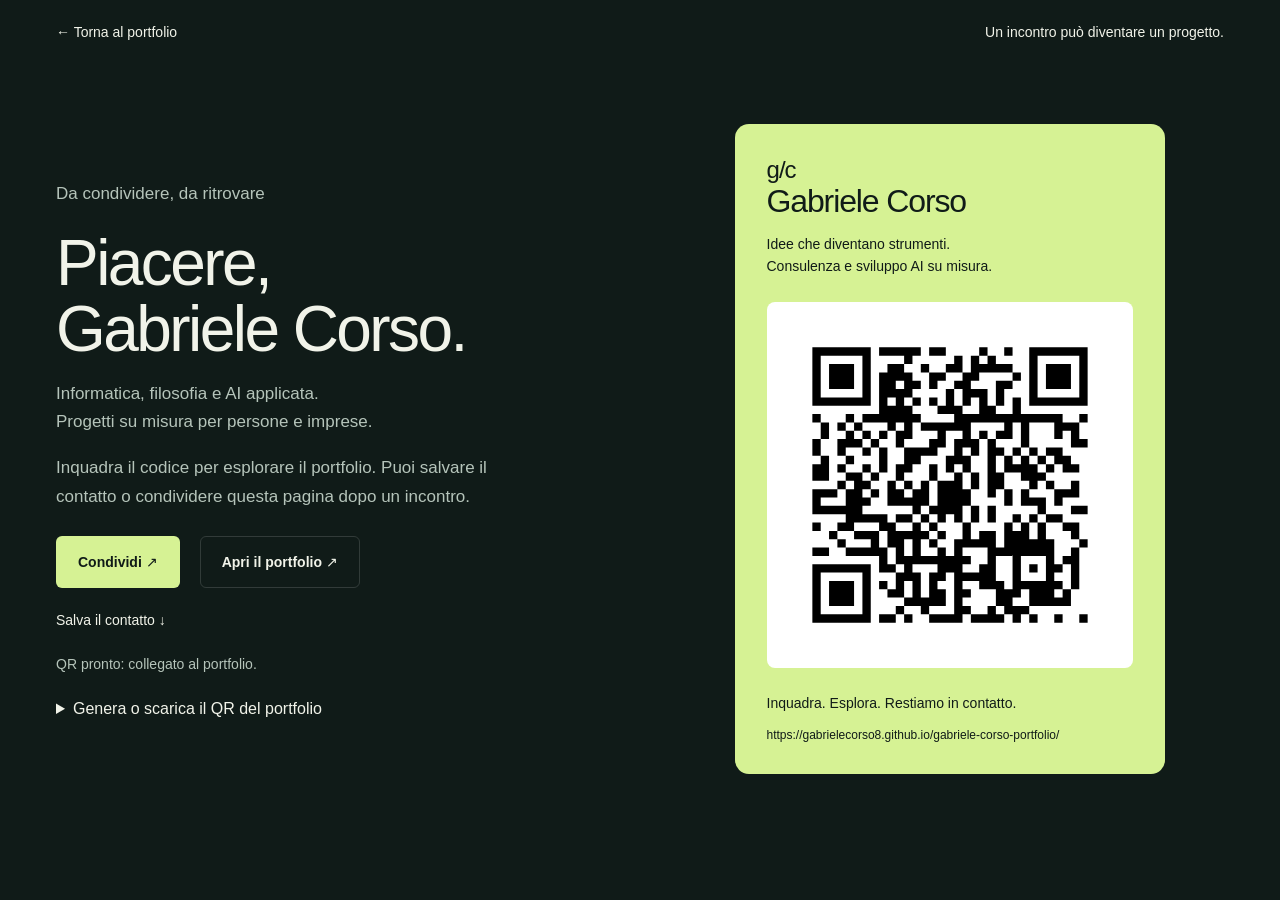
==== biglietto.html @ 5aaf8cb3 "Publish portfolio with six case studies, H-AI and digital business card" ====
<!doctype html>
<html lang="it"><head><meta charset="utf-8"><meta name="viewport" content="width=device-width,initial-scale=1"><meta name="theme-color" content="#101b18"><meta name="description" content="Il biglietto digitale di Gabriele Corso: portfolio, contatti e codice QR."><title>Gabriele Corso — Biglietto digitale</title><link rel="icon" href="assets/favicon.svg"><link rel="stylesheet" href="style.css"><script defer src="vendor/qrcode.js"></script><script defer src="config.js"></script><script defer src="biglietto.js"></script></head>
<body class="card-page"><main class="shell"><nav class="card-nav" aria-label="Navigazione"><a href="./">← Torna al portfolio</a><span>Un incontro può diventare un progetto.</span></nav><div class="business-layout"><div class="business-intro"><p class="section-label">Da condividere, da ritrovare</p><h1>Piacere,<br>Gabriele Corso.</h1><p>Informatica, filosofia e AI applicata.<br>Progetti su misura per persone e imprese.</p><p>Inquadra il codice per esplorare il portfolio. Puoi salvare il contatto o condividere questa pagina dopo un incontro.</p><div class="actions card-tools"><button type="button" class="button primary" id="share-card">Condividi ↗</button><a class="button outline" href="./">Apri il portfolio ↗</a></div><button type="button" class="text-link" id="save-contact">Salva il contatto ↓</button><p id="qr-status" role="status"></p>
<details class="qr-controls"><summary>Genera o scarica il QR del portfolio</summary><label for="portfolio-url">Indirizzo del portfolio</label><input type="url" id="portfolio-url" spellcheck="false" placeholder="https://…" autocomplete="url"><div class="actions"><button type="button" id="generate-qr" class="button primary">Genera QR</button><button type="button" id="download-svg" class="text-link">Scarica SVG ↓</button><button type="button" id="download-png" class="text-link">Scarica PNG ↓</button></div><p class="qr-help">Il codice viene generato su questo dispositivo. Per il biglietto usa il link pubblico del portfolio.</p></details></div>
<div class="business-card"><div class="brand-mark">g/c</div><h2>Gabriele Corso</h2><p>Idee che diventano strumenti.<br>Consulenza e sviluppo AI su misura.</p><div class="qr-box" id="qr-box"><p>Il QR sarà disponibile con l’indirizzo pubblico del portfolio.</p></div><p>Inquadra. Esplora. Restiamo in contatto.</p><div class="card-url" id="card-url"></div></div></div></main></body></html>
---- style.css ----
:root{--bg:#101b18;--surface:#192823;--ink:#f1f3e9;--muted:#b5c4ba;--lime:#d6f294;--line:#ffffff24;--radius:14px;font-family:Arial,Helvetica,sans-serif;color:var(--ink);background:var(--bg);font-synthesis:none}
*{box-sizing:border-box}html{scroll-behavior:smooth;scroll-padding-top:100px}body{margin:0}a{color:inherit;text-decoration:none}button,input,textarea{font:inherit}button,a,input,textarea{-webkit-tap-highlight-color:transparent}button{cursor:pointer}button:disabled{cursor:not-allowed;opacity:.55}a:focus-visible,button:focus-visible,summary:focus-visible{outline:3px solid var(--lime);outline-offset:5px}input:focus-visible,textarea:focus-visible{outline:2px solid var(--lime);outline-offset:2px}::selection{background:var(--lime);color:var(--bg)}.shell{width:min(1320px,calc(100% - 112px));margin-inline:auto}.skip{position:fixed;top:-100px;left:20px;z-index:50;background:var(--lime);color:var(--bg);padding:16px}.skip:focus{top:12px}.header{position:sticky;top:0;z-index:20;display:flex;align-items:center;justify-content:space-between;padding:23px 4%;background:var(--bg);border-bottom:1px solid var(--line)}.brand{display:flex;align-items:center;gap:13px;font-size:16px;font-weight:700}.brand small{display:block;font-size:12px;font-weight:400;color:var(--muted);margin-top:4px}.brand-mark{font-size:24px;letter-spacing:-.04em;color:var(--lime)}nav{display:flex;align-items:center;gap:30px;font-size:14px}nav a:hover,.text-link:hover{color:var(--lime)}.nav-contact{border-bottom:1px solid var(--lime);padding:8px 0}.nav-contact span{margin-left:22px}.hero{padding-block:78px 0;display:grid;grid-template-columns:1.1fr 1fr;align-items:center;gap:20px;min-height:calc(100svh - 90px)}.overline{font-size:13px;color:var(--muted);display:flex;align-items:center;gap:9px;margin:0 0 28px}.live-dot{width:6px;height:6px;background:var(--lime);border-radius:100%;flex-shrink:0;animation:breathe 3s ease-in-out infinite}h1{font-size:clamp(48px,5.8vw,84px);font-weight:500;line-height:1.03;letter-spacing:-.04em;margin:0}h1 span{color:var(--lime)}.hero-description{font-size:17px;line-height:1.65;max-width:460px;margin:28px 0}.actions{display:flex;gap:20px;align-items:center;flex-wrap:wrap}.button{display:inline-flex;align-items:center;justify-content:center;gap:24px;padding:16px 21px;font-weight:600;font-size:14px;line-height:1.3;border:1px solid transparent;border-radius:6px;min-height:50px;transition:transform .2s,background .2s}.button:hover{transform:translateY(-3px)}.primary{background:var(--lime);color:var(--bg)}.outline{border-color:var(--line);background:transparent;color:var(--ink)}.outline:hover{border-color:var(--lime)}.text-link{font-size:14px;background:transparent;border:0;color:inherit;padding:12px 0}.hero-visual{position:relative;min-width:0;height:530px;isolation:isolate}#field{position:absolute;width:100%;height:100%;inset:0;opacity:.8}.visual-caption,.visual-bottom{position:absolute;left:50%;transform:translateX(-50%);white-space:nowrap;font-size:12px;color:var(--muted)}.visual-caption{top:10px}.visual-bottom{bottom:12px}.orbit-center{position:absolute;inset:36% 22%;display:flex;align-items:center;justify-content:center;flex-direction:column;font-size:26px;letter-spacing:-.03em}.center-plus{font-size:26px;line-height:1.5;color:var(--lime)}.satellite{position:absolute;display:flex;align-items:center;gap:9px;font-size:13px;padding:10px 13px;border:1px solid #ffffff28;background:var(--bg);border-radius:7px;animation:float 7s ease-in-out infinite;transition:border-color .2s}.satellite:hover{border-color:var(--lime)}.mini-icon{color:var(--lime);font-weight:700;font-size:18px}.sat-1{top:15%;left:39%}.sat-2{top:33%;right:0;animation-delay:-2s}.sat-3{top:67%;right:5%;animation-delay:-4s}.sat-4{bottom:10%;left:29%;animation-delay:-1s}.sat-5{top:63%;left:0;animation-delay:-3s}.sat-6{top:30%;left:3%;animation-delay:-5s}.hero-bottom{grid-column:1/-1;display:flex;justify-content:space-between;border-top:1px solid var(--line);margin-top:38px;padding:23px 0;font-size:13px;color:var(--muted)}.hero-bottom a{color:var(--ink)}.projects{padding-block:100px 110px}.section-heading{display:flex;gap:50px;align-items:end;justify-content:space-between;margin-bottom:44px}.section-label{font-size:14px;color:var(--muted);margin:0 0 22px}h2{font-size:clamp(34px,4.3vw,60px);font-weight:500;line-height:1.09;letter-spacing:-.035em;margin:0;text-wrap:balance}.section-heading>p{max-width:365px;color:var(--muted);font-size:16px;line-height:1.6;margin:0}.project-grid{display:grid;grid-template-columns:1fr 1fr;gap:32px}.project-card{display:flex;flex-direction:column;min-width:0;border:1px solid var(--line);border-radius:var(--radius);overflow:hidden;transition:border-color .25s,transform .25s;background:#14221d}.project-card:hover{border-color:var(--accent);transform:translateY(-4px)}.project-art{height:235px;background:var(--accent);color:var(--bg);position:relative;overflow:hidden}.project-body{padding:27px 28px 22px}.category{font-size:12px;color:var(--accent)}.project-body h3{display:flex;align-items:start;justify-content:space-between;gap:12px;font-size:27px;line-height:1.18;font-weight:500;letter-spacing:-.025em;margin:13px 0}.project-body h3 span{font-size:22px}.project-body p{font-size:16px;line-height:1.55;color:var(--muted);margin:0;min-height:50px}.card-bottom{display:flex;justify-content:space-between;gap:12px;border-top:1px solid var(--line);padding-top:19px;margin-top:25px;font-size:12px}.card-bottom>span{color:var(--muted);text-align:right}.art-word{position:absolute;top:22px;left:30px;font-size:76px;letter-spacing:-.04em;font-weight:700}.art-caption{position:absolute;bottom:27px;left:30px;font-size:18px;line-height:1.25;letter-spacing:-.02em}.essay-lines{position:absolute;right:35px;top:35px;width:100px;height:165px;border:1px solid #101b1850;transform:rotate(12deg);animation:float 8s ease-in-out infinite}.essay-lines:before,.essay-lines:after{content:"";position:absolute;inset:12px;border:1px solid #101b1850}.essay-lines:after{inset:24px}.atlas-orbits{position:absolute;width:210px;height:210px;right:16px;top:8px}.atlas-orbits i{position:absolute;inset:10px;border:1px solid #101b1860;border-radius:50%;transform:rotate(-35deg) scaleX(.55)}.atlas-orbits i:nth-child(2){transform:rotate(35deg) scaleX(.55)}.atlas-orbits i:nth-child(3){transform:rotate(90deg) scaleX(.55)}.atlas-orbits b{position:absolute;inset:0;display:grid;place-items:center;font-weight:400;font-size:85px;animation:rotate 40s linear infinite}.route svg{width:90%;height:90%;margin:0 5%;fill:var(--bg)}.route-track{fill:none;stroke:var(--bg);stroke-width:3;stroke-dasharray:8 8;animation:route 3s linear infinite}.route-day{position:absolute;bottom:20px;left:30px;font-size:14px;font-weight:700;letter-spacing:.08em}.node-flow{display:flex;gap:12px;align-items:center;justify-content:center;height:130px;font-size:13px}.node-flow span{border:1px solid #101b1860;padding:12px 10px}.node-flow i{font-style:normal;animation:breathe 2s ease-in-out infinite}.node-flow i:nth-of-type(2){animation-delay:1s}.gesture{position:absolute;right:40px;top:-43px;font-size:220px;transform:rotate(-30deg);animation:gesture 9s ease-in-out infinite}.data-bars{position:absolute;right:30px;top:35px;height:95px;width:190px;display:flex;gap:9px;align-items:end}.data-bars i{height:60%;width:18px;background:var(--bg);transform-origin:bottom;animation:bars 7s ease-in-out infinite alternate}.data-bars i:nth-child(2n){height:95%;animation-delay:-2s}.data-bars i:nth-child(3n){height:40%;animation-delay:-4s}.approach{background:var(--lime);color:var(--bg);padding:90px 0}.approach .section-label{color:#354a35}.bio-grid{display:grid;grid-template-columns:1fr 1.15fr;gap:70px;margin-top:55px}.bio-lead{font-size:29px;line-height:1.3;letter-spacing:-.03em;margin:0}.bio-copy p{font-size:17px;line-height:1.7;margin:0 0 20px}.method{display:grid;grid-template-columns:repeat(3,1fr);gap:40px;border-top:1px solid #101b1840;margin-top:44px;padding-top:32px}.method article>span{font-size:13px}.method h3{font-weight:500;font-size:23px;letter-spacing:-.025em;margin:15px 0}.method p{font-size:15px;line-height:1.65;margin:0}.training{border-top:1px solid #101b1840;margin-top:40px;padding-top:23px}.training summary{cursor:pointer;font-size:16px;line-height:1.5}.training summary span{float:right;font-size:13px}.training p{max-width:780px;line-height:1.7}.essay-feature{display:grid;grid-template-columns:1fr 1fr;gap:90px;align-items:center;padding-block:100px}.essay-feature p{font-size:18px;line-height:1.7;color:var(--muted)}.essay-feature small{display:block;color:var(--muted);margin-top:17px;font-size:12px}.contact-section{background:#20392f;padding:85px 0}.contact-grid{display:grid;grid-template-columns:1fr 1fr;gap:70px}.contact-grid h2{font-size:clamp(34px,3.5vw,48px)}.contact-grid p{font-size:16px;line-height:1.7;color:#c5d6c8}.contact-compose{border-top:1px solid #ffffff40;padding-top:10px}.contact-compose h3{font-weight:500;font-size:27px;margin:16px 0}.contact-compose>p{margin-bottom:24px}label{display:block;font-size:14px;margin:20px 0 10px}label span{font-size:12px;color:#c5d6c8;margin-left:8px}input,textarea{display:block;width:100%;padding:13px;border:1px solid #ffffff40;background:#14261e;border-radius:6px;color:var(--ink);line-height:1.5;font-size:16px}textarea{resize:vertical}textarea::placeholder{color:#b5c4ba}.contact-compose .actions{margin-top:22px}.contact-grid .small-note{font-size:12px;line-height:1.6}.footer{display:flex;align-items:center;justify-content:space-between;flex-wrap:wrap;gap:28px;padding-block:35px}.footer>div{display:flex;gap:22px;font-size:13px;align-items:center}.footer button{background:transparent;color:var(--muted);border:1px solid var(--line);padding:10px;border-radius:4px;font-size:12px}.footer small{flex-basis:100%;color:var(--muted);font-size:12px;border-top:1px solid var(--line);padding-top:20px}
dialog{width:min(950px,calc(100% - 40px));max-height:calc(100svh - 40px);padding:0;border:1px solid #ffffff40;border-radius:12px;background:var(--bg);color:var(--ink)}dialog::backdrop{background:#000b}body.dialog-open{overflow:hidden}.dialog-top{position:sticky;top:0;z-index:1;background:var(--bg);display:flex;justify-content:space-between;align-items:center;padding:15px 28px;border-bottom:1px solid var(--line);gap:20px}.dialog-top>span{font-size:12px;color:var(--muted)}.icon-button{width:44px;height:44px;border:1px solid var(--line);background:transparent;color:var(--ink);border-radius:50%;flex-shrink:0}.dialog-body{padding:35px}.dialog-heading{display:flex;gap:24px;align-items:start;padding-bottom:25px}.dialog-heading h2{font-size:clamp(32px,5vw,48px)}.dialog-heading p{font-size:19px;line-height:1.5;color:var(--muted)}.dialog-monogram{background:var(--project-color,var(--lime));color:var(--bg);padding:16px 22px;font-size:30px;border-radius:10px}.detail-block{display:grid;grid-template-columns:180px 1fr;gap:30px;border-top:1px solid var(--line);padding:23px 0}.detail-block h3{font-size:14px;color:var(--project-color,var(--lime));margin:3px 0;line-height:1.5;font-weight:500}.detail-block p{margin:0;font-size:16px;line-height:1.75}.dialog-bottom{border-top:1px solid var(--line);display:flex;justify-content:space-between;gap:20px;margin-top:25px;padding-top:23px;font-size:14px}.dialog-bottom button{background:transparent;color:var(--ink);border:0;font:inherit}
@keyframes float{50%{translate:0 -9px}}@keyframes breathe{50%{opacity:.4}}@keyframes rotate{to{rotate:360deg}}@keyframes route{to{stroke-dashoffset:-64}}@keyframes bars{to{scale:1 .7}}@keyframes gesture{50%{rotate:15deg;translate:0 -5px}}
.motion-paused *,.motion-paused *::before,.motion-paused *::after{animation-play-state:paused!important}.motion-paused{scroll-behavior:auto}
@media(min-width:1600px){.hero{min-height:800px}}
@media(max-width:1000px){.shell{width:calc(100% - 64px)}.hero{padding-top:45px}.hero-visual{height:430px}.satellite{font-size:11px;padding:8px}.bio-grid,.contact-grid{gap:35px}.card-bottom{flex-direction:column}.card-bottom>span{text-align:left}.node-flow{gap:7px}.node-flow span{padding:10px 6px}.project-body h3{font-size:24px}.essay-feature{gap:40px}}
@media(max-width:700px){.shell{width:calc(100% - 40px)}.header{padding:15px 20px}.brand{font-size:14px}.brand small{display:none}nav{gap:16px;font-size:12px}nav a:nth-child(2){display:none}.nav-contact span{margin-left:5px}.hero{grid-template-columns:1fr;padding-top:40px;gap:10px;min-height:auto}h1{font-size:clamp(42px,10vw,66px)}.overline{font-size:11px;line-height:1.5}.hero-description{font-size:16px}.hero-visual{height:370px;max-width:480px;width:100%;margin:auto}.hero-bottom{margin-top:0;font-size:11px;gap:18px;line-height:1.6}.hero-bottom>*{max-width:50%}.projects{padding-block:65px}.section-heading{display:block;margin-bottom:30px}.section-heading>p{margin-top:23px}.project-grid{grid-template-columns:1fr;gap:25px}.project-art{height:215px}.project-body{padding:24px}.project-body p{min-height:0}.card-bottom{flex-direction:row;font-size:11px}.card-bottom>span{text-align:right;max-width:45%}.approach{padding:65px 0}.bio-grid,.essay-feature,.contact-grid{grid-template-columns:1fr;gap:25px}.bio-grid{margin-top:30px}.bio-lead{font-size:24px}.bio-copy p{font-size:16px}.method{grid-template-columns:1fr;gap:28px}.method h3{margin:10px 0}.training summary span{float:none;display:block}.essay-feature{padding-block:65px}.contact-section{padding:60px 0}.contact-grid{gap:40px}.footer>div{flex-wrap:wrap}.dialog-body{padding:24px}.dialog-top{padding:10px 18px}.dialog-heading{gap:15px}.dialog-monogram{padding:10px 14px;font-size:23px}.dialog-heading p{font-size:16px}.detail-block{grid-template-columns:1fr;gap:10px}.dialog-bottom{flex-direction:column}.dialog-bottom button{text-align:left;padding:8px 0}.sat-4{left:25%}.node-flow{gap:8px;font-size:12px}}
@media(prefers-reduced-motion:reduce){html{scroll-behavior:auto}*,*::before,*::after{animation:none!important;transition:none!important}}
/* Biglietto digitale */
.card-page{min-height:100svh}.card-nav{display:flex;justify-content:space-between;padding:24px 0;font-size:14px}.business-layout{display:grid;grid-template-columns:1fr 1fr;gap:70px;align-items:center;padding-block:60px}.business-intro h1{font-size:clamp(42px,5vw,66px)}.business-intro p{max-width:450px;font-size:17px;line-height:1.7;color:var(--muted)}.business-card{background:var(--lime);color:var(--bg);border-radius:14px;padding:32px;max-width:430px;width:100%;justify-self:center}.business-card h2{font-size:32px;margin:0 0 8px}.business-card>p{font-size:14px;line-height:1.6}.qr-box{background:white;padding:12px;border-radius:8px;margin:24px 0;aspect-ratio:1;display:grid;place-items:center}.qr-box svg{display:block;width:100%;height:auto;max-height:100%}.qr-box p{padding:20px;text-align:center}.card-url{font-size:12px;overflow-wrap:anywhere}.qr-controls{margin-top:25px}.qr-controls label{color:var(--ink)}.qr-controls .actions{margin-top:16px}.card-tools{margin-top:24px}.business-card .brand-mark{color:var(--bg)}#qr-status{font-size:14px;line-height:1.5}.qr-help{font-size:13px!important}#save-contact{margin-top:12px}@media(max-width:700px){.business-layout{grid-template-columns:1fr;padding:25px 0 50px;gap:35px}.business-card{padding:25px}.card-nav{font-size:12px;gap:15px}}@media print{.card-nav,.business-intro,.card-tools,.qr-controls{display:none}.business-layout{display:block;padding:0}.business-card{margin:auto;break-inside:avoid}.card-page{background:white}}
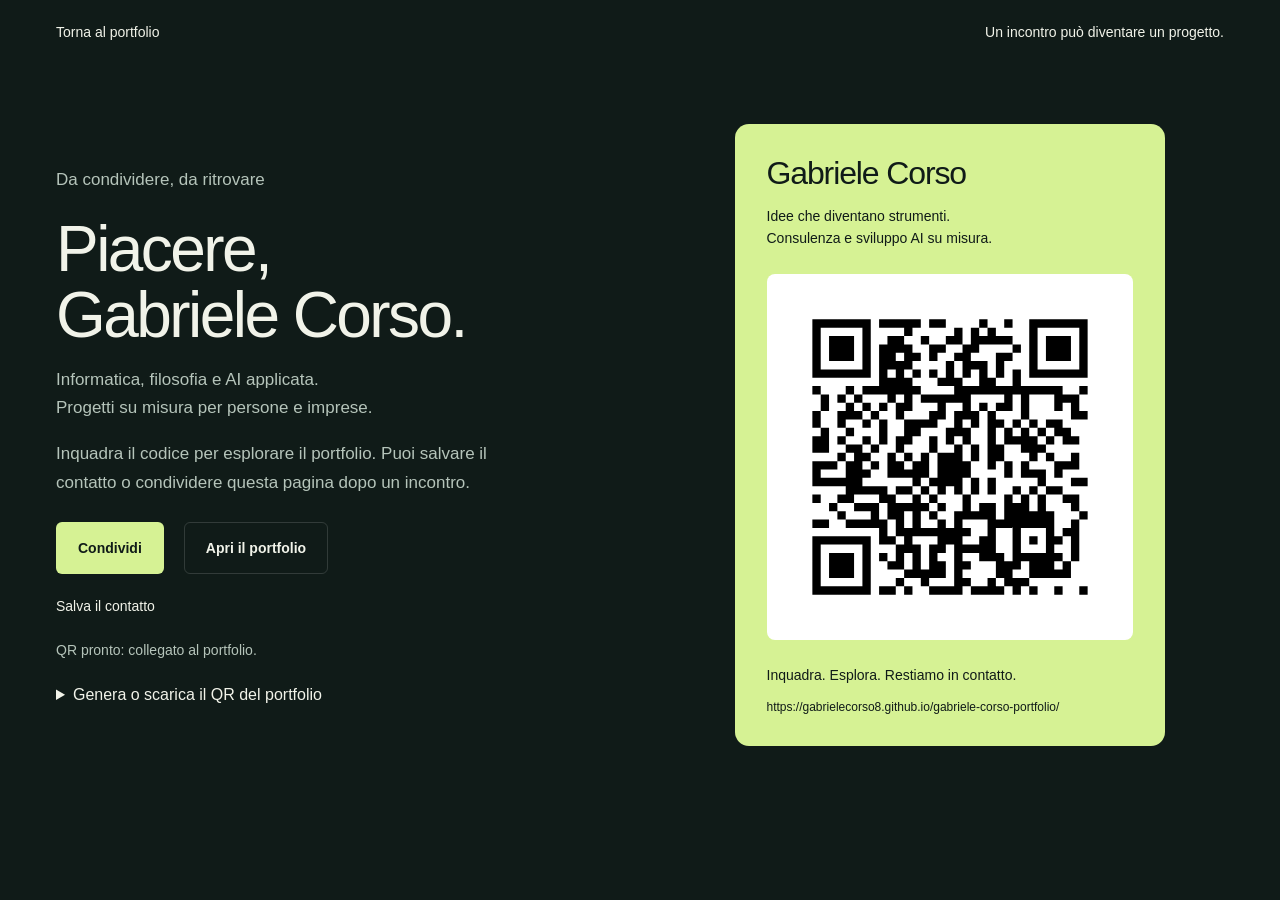
==== commit d62e0cb1: "Publish portfolio with six case studies, H-AI and digital business card" ====
--- a/biglietto.html
+++ b/biglietto.html
@@ -1,5 +1,5 @@
 <!doctype html>
-<html lang="it"><head><meta charset="utf-8"><meta name="viewport" content="width=device-width,initial-scale=1"><meta name="theme-color" content="#101b18"><meta name="description" content="Il biglietto digitale di Gabriele Corso: portfolio, contatti e codice QR."><title>Gabriele Corso — Biglietto digitale</title><link rel="icon" href="assets/favicon.svg"><link rel="stylesheet" href="style.css"><script defer src="vendor/qrcode.js"></script><script defer src="config.js"></script><script defer src="biglietto.js"></script></head>
-<body class="card-page"><main class="shell"><nav class="card-nav" aria-label="Navigazione"><a href="./">← Torna al portfolio</a><span>Un incontro può diventare un progetto.</span></nav><div class="business-layout"><div class="business-intro"><p class="section-label">Da condividere, da ritrovare</p><h1>Piacere,<br>Gabriele Corso.</h1><p>Informatica, filosofia e AI applicata.<br>Progetti su misura per persone e imprese.</p><p>Inquadra il codice per esplorare il portfolio. Puoi salvare il contatto o condividere questa pagina dopo un incontro.</p><div class="actions card-tools"><button type="button" class="button primary" id="share-card">Condividi ↗</button><a class="button outline" href="./">Apri il portfolio ↗</a></div><button type="button" class="text-link" id="save-contact">Salva il contatto ↓</button><p id="qr-status" role="status"></p>
-<details class="qr-controls"><summary>Genera o scarica il QR del portfolio</summary><label for="portfolio-url">Indirizzo del portfolio</label><input type="url" id="portfolio-url" spellcheck="false" placeholder="https://…" autocomplete="url"><div class="actions"><button type="button" id="generate-qr" class="button primary">Genera QR</button><button type="button" id="download-svg" class="text-link">Scarica SVG ↓</button><button type="button" id="download-png" class="text-link">Scarica PNG ↓</button></div><p class="qr-help">Il codice viene generato su questo dispositivo. Per il biglietto usa il link pubblico del portfolio.</p></details></div>
-<div class="business-card"><div class="brand-mark">g/c</div><h2>Gabriele Corso</h2><p>Idee che diventano strumenti.<br>Consulenza e sviluppo AI su misura.</p><div class="qr-box" id="qr-box"><p>Il QR sarà disponibile con l’indirizzo pubblico del portfolio.</p></div><p>Inquadra. Esplora. Restiamo in contatto.</p><div class="card-url" id="card-url"></div></div></div></main></body></html>
+<html lang="it"><head><meta charset="utf-8"><meta name="viewport" content="width=device-width,initial-scale=1"><meta name="theme-color" content="#101b18"><meta name="description" content="Il biglietto digitale di Gabriele Corso: portfolio, contatti e codice QR."><title>Gabriele Corso — Biglietto digitale</title><link rel="icon" href="assets/favicon.svg"><link rel="apple-touch-icon" sizes="180x180" href="assets/portfolio-icon.png"><link rel="stylesheet" href="style.css"><script defer src="vendor/qrcode.js"></script><script defer src="config.js"></script><script defer src="biglietto.js"></script></head>
+<body class="card-page"><main class="shell"><nav class="card-nav" aria-label="Navigazione"><a href="./">Torna al portfolio</a><span>Un incontro può diventare un progetto.</span></nav><div class="business-layout"><div class="business-intro"><p class="section-label">Da condividere, da ritrovare</p><h1>Piacere,<br>Gabriele Corso.</h1><p>Informatica, filosofia e AI applicata.<br>Progetti su misura per persone e imprese.</p><p>Inquadra il codice per esplorare il portfolio. Puoi salvare il contatto o condividere questa pagina dopo un incontro.</p><div class="actions card-tools"><button type="button" class="button primary" id="share-card">Condividi</button><a class="button outline" href="./">Apri il portfolio</a></div><button type="button" class="text-link" id="save-contact">Salva il contatto</button><p id="qr-status" role="status"></p>
+<details class="qr-controls"><summary>Genera o scarica il QR del portfolio</summary><label for="portfolio-url">Indirizzo del portfolio</label><input type="url" id="portfolio-url" spellcheck="false" placeholder="https://…" autocomplete="url"><div class="actions"><button type="button" id="generate-qr" class="button primary">Genera QR</button><button type="button" id="download-svg" class="text-link">Scarica SVG</button><button type="button" id="download-png" class="text-link">Scarica PNG</button></div><p class="qr-help">Il codice viene generato su questo dispositivo. Per il biglietto usa il link pubblico del portfolio.</p></details></div>
+<div class="business-card"><h2>Gabriele Corso</h2><p>Idee che diventano strumenti.<br>Consulenza e sviluppo AI su misura.</p><div class="qr-box" id="qr-box"><p>Il QR sarà disponibile con l’indirizzo pubblico del portfolio.</p></div><p>Inquadra. Esplora. Restiamo in contatto.</p><div class="card-url" id="card-url"></div></div></div></main></body></html>
--- a/style.css
+++ b/style.css
@@ -5,8 +5,42 @@
 .motion-paused *,.motion-paused *::before,.motion-paused *::after{animation-play-state:paused!important}.motion-paused{scroll-behavior:auto}
 @media(min-width:1600px){.hero{min-height:800px}}
 @media(max-width:1000px){.shell{width:calc(100% - 64px)}.hero{padding-top:45px}.hero-visual{height:430px}.satellite{font-size:11px;padding:8px}.bio-grid,.contact-grid{gap:35px}.card-bottom{flex-direction:column}.card-bottom>span{text-align:left}.node-flow{gap:7px}.node-flow span{padding:10px 6px}.project-body h3{font-size:24px}.essay-feature{gap:40px}}
+
+/* Final project marks: transparent, larger and free from placeholder frames. */
+html,body{overflow-x:clip}
+.nav-tools{display:flex;align-items:center;gap:14px}.quick-qr{width:34px;height:34px;padding:0;border:1px solid var(--line);border-radius:6px;background:transparent;color:var(--ink);font-size:11px;letter-spacing:.06em;font-weight:700;transition:color .2s,border-color .2s,transform .2s}.quick-qr:hover{color:var(--lime);border-color:var(--lime);transform:translateY(-2px)}
+.satellite{padding:0;border:0;background:transparent;border-radius:0;box-shadow:none;gap:0;animation:none}.satellite:hover{border-color:transparent}.project-icon-slot{width:64px;height:64px;border:0;border-radius:16px;background:transparent;box-shadow:none;animation:none}.project-icon-slot img{object-fit:contain;filter:drop-shadow(0 8px 13px #0008)}
+.project-icon-art{position:absolute;left:2%;top:50%;inset:auto;z-index:0;display:block;width:48%;height:84%;object-fit:contain;object-position:left center;opacity:.28;mix-blend-mode:screen;filter:saturate(.8);transform:translateY(-50%);mask-image:linear-gradient(90deg,#000 35%,transparent 100%);-webkit-mask-image:linear-gradient(90deg,#000 35%,transparent 100%);transition:opacity .3s,transform .3s}.project-card:hover .project-icon-art{opacity:.38}.project-art>svg{position:relative;z-index:1}.project-art> :not(.project-icon-art):not(.elder-wand-rotor){z-index:1}.elder-wand-rotor{position:absolute;z-index:2;left:56%;top:50%;width:44%;height:92%;object-fit:contain;transform:translate(-50%,-50%);filter:drop-shadow(0 8px 12px #0008);animation:elder-wand-spin 22s linear infinite;transform-origin:center}.project-card:hover .elder-wand-rotor{filter:drop-shadow(0 12px 18px #000a)}
+.essay-content{display:grid;grid-template-columns:minmax(0,1fr) minmax(210px,260px);gap:34px;align-items:start}.essay-copy p{margin-top:0}.essay-cover-action{display:flex;flex-direction:column;align-items:stretch}.essay-cover-action img{display:block;width:100%;max-width:260px;aspect-ratio:1055/1491;object-fit:cover;border:1px solid #ffffff30;border-radius:5px;box-shadow:0 18px 38px #0006}.essay-cover-action .button{margin-top:16px;white-space:nowrap}.essay-cover-action small{margin-top:12px}.quick-qr-dialog{width:min(390px,calc(100% - 40px));padding:28px;background:#14221d;border:1px solid var(--line);border-radius:12px;color:var(--ink)}.quick-qr-dialog::backdrop{background:#000b}.quick-qr-head{display:flex;align-items:center;justify-content:space-between;gap:16px}.quick-qr-head h2{font-size:28px}.quick-qr-dialog>p{color:var(--muted);line-height:1.6}.quick-qr-box{background:#fff;padding:16px;border-radius:8px;margin:22px 0}.quick-qr-box svg{display:block;width:100%;height:auto}.quick-qr-dialog .button{width:100%}
+@keyframes elder-wand-spin{to{rotate:360deg}}
+@media(max-width:700px){.nav-tools{gap:8px}.quick-qr{width:32px;height:32px}.project-icon-slot{width:56px;height:56px}.project-icon-art{width:54%;height:76%;left:0}.elder-wand-rotor{left:58%;width:50%;height:82%}.hero{grid-template-columns:1fr;min-height:auto;padding-top:34px!important}.hero-visual{height:320px!important}.project-art{height:190px!important}.project-body{padding:20px!important}.essay-content{grid-template-columns:1fr;gap:26px}.essay-cover-action{max-width:260px}.essay-cover-action img{max-width:260px}.essay-feature{padding-block:58px!important}.contact-grid .actions{gap:10px}}
 @media(max-width:700px){.shell{width:calc(100% - 40px)}.header{padding:15px 20px}.brand{font-size:14px}.brand small{display:none}nav{gap:16px;font-size:12px}nav a:nth-child(2){display:none}.nav-contact span{margin-left:5px}.hero{grid-template-columns:1fr;padding-top:40px;gap:10px;min-height:auto}h1{font-size:clamp(42px,10vw,66px)}.overline{font-size:11px;line-height:1.5}.hero-description{font-size:16px}.hero-visual{height:370px;max-width:480px;width:100%;margin:auto}.hero-bottom{margin-top:0;font-size:11px;gap:18px;line-height:1.6}.hero-bottom>*{max-width:50%}.projects{padding-block:65px}.section-heading{display:block;margin-bottom:30px}.section-heading>p{margin-top:23px}.project-grid{grid-template-columns:1fr;gap:25px}.project-art{height:215px}.project-body{padding:24px}.project-body p{min-height:0}.card-bottom{flex-direction:row;font-size:11px}.card-bottom>span{text-align:right;max-width:45%}.approach{padding:65px 0}.bio-grid,.essay-feature,.contact-grid{grid-template-columns:1fr;gap:25px}.bio-grid{margin-top:30px}.bio-lead{font-size:24px}.bio-copy p{font-size:16px}.method{grid-template-columns:1fr;gap:28px}.method h3{margin:10px 0}.training summary span{float:none;display:block}.essay-feature{padding-block:65px}.contact-section{padding:60px 0}.contact-grid{gap:40px}.footer>div{flex-wrap:wrap}.dialog-body{padding:24px}.dialog-top{padding:10px 18px}.dialog-heading{gap:15px}.dialog-monogram{padding:10px 14px;font-size:23px}.dialog-heading p{font-size:16px}.detail-block{grid-template-columns:1fr;gap:10px}.dialog-bottom{flex-direction:column}.dialog-bottom button{text-align:left;padding:8px 0}.sat-4{left:25%}.node-flow{gap:8px;font-size:12px}}
+
+/* Project icon placeholders, ready for the final application marks. */
+.sr-only{position:absolute;width:1px;height:1px;padding:0;margin:-1px;overflow:hidden;clip:rect(0,0,0,0);white-space:nowrap;border:0}
+.project-icon-slot{display:block;width:64px;height:64px;border:0;border-radius:16px;background:transparent;box-shadow:none;overflow:hidden;animation:none}.project-icon-slot img{display:block;width:100%;height:100%;object-fit:contain;border-radius:inherit;filter:drop-shadow(0 8px 13px #0008)}
+.satellite:nth-of-type(4) .project-icon-slot{animation-delay:-1s}.satellite:nth-of-type(5) .project-icon-slot{animation-delay:-2s}.satellite:nth-of-type(6) .project-icon-slot{animation-delay:-3s}.satellite:nth-of-type(7) .project-icon-slot{animation-delay:-4s}
+.agentic-art:before{content:"";position:absolute;inset:18px 12%;border:1px solid #101b182b;border-radius:50%;transform:scaleX(1.45) rotate(-12deg);animation:agentic-ring 8s linear infinite}
+.agentic-art:after{content:"";position:absolute;top:50%;left:10%;width:80%;height:2px;background:linear-gradient(90deg,transparent,#101b1870,transparent);transform:translateX(-100%);animation:agentic-scan 3.2s ease-in-out infinite}
+.agentic-pulse{position:absolute;z-index:3;width:8px;height:8px;border-radius:50%;background:#101b18;box-shadow:0 0 0 5px #101b1825;animation:agentic-pulse 3.2s linear infinite}
+.agentic-pulse-a{left:27%;top:49%}.agentic-pulse-b{right:26%;top:49%;animation-delay:1.6s}
+.node-flow{position:relative;z-index:2}.node-flow span{animation:agentic-node 3.2s ease-in-out infinite}.node-flow span:nth-of-type(2){animation-delay:-1.6s}.node-flow span:nth-of-type(3){animation-delay:-.8s}
+.training-lead{max-width:820px;margin:22px 0 26px!important}.master-projects{border-top:1px solid #101b1840}.master-project{border-bottom:1px solid #101b1840;padding:0}.master-project summary{display:grid;grid-template-columns:42px 1fr auto;align-items:center;gap:15px;padding:18px 0;cursor:pointer;list-style:none}.master-project summary::-webkit-details-marker{display:none}.master-project summary>span:last-child{font-size:20px;color:#26392e;transition:transform .2s}.master-project[open] summary>span:last-child{transform:rotate(45deg)}.master-no{font-size:12px;color:#526a55}.master-project summary strong{display:block;font-size:17px;font-weight:500;line-height:1.35}.master-project summary small{display:block;margin-top:4px;font-size:12px;color:#526a55;line-height:1.45}.master-detail{padding:0 0 22px 57px}.master-detail dl{display:grid;grid-template-columns:repeat(3,1fr);gap:20px;margin:0}.master-detail dl>div{border-left:1px solid #101b1830;padding-left:15px}.master-detail dt{font-size:12px;color:#526a55;margin-bottom:7px}.master-detail dd{font-size:14px;line-height:1.6;margin:0}.master-detail code{font-size:.9em;background:#101b1812;padding:2px 4px;border-radius:3px}
+.essay-content{min-width:0}.essay-download{display:flex;align-items:center;gap:24px;margin-top:26px}.essay-download>img{display:block;width:132px;aspect-ratio:1055/1491;object-fit:cover;border:1px solid #ffffff30;border-radius:5px;box-shadow:0 12px 30px #0004}.essay-download .button{white-space:nowrap}.essay-download small{max-width:180px}
+@keyframes icon-slot{0%,100%{transform:translateY(0);opacity:.72}50%{transform:translateY(-4px);opacity:1}}@keyframes agentic-ring{to{transform:scaleX(1.45) rotate(348deg)}}@keyframes agentic-scan{0%{transform:translateX(-100%);opacity:0}20%,75%{opacity:1}100%{transform:translateX(100%);opacity:0}}@keyframes agentic-pulse{0%{transform:translateX(0);opacity:0}10%{opacity:1}90%{opacity:1}100%{transform:translateX(480%);opacity:0}}@keyframes agentic-node{0%,100%{transform:translateY(0);box-shadow:none}50%{transform:translateY(-5px);box-shadow:0 8px 20px #101b1828}}
+@media(max-width:1000px){.master-detail{padding-left:0}.master-detail dl{grid-template-columns:1fr 1fr}}
+@media(max-width:700px){.master-project summary{grid-template-columns:30px 1fr auto;gap:10px}.master-project summary strong{font-size:15px}.master-detail dl{grid-template-columns:1fr;gap:14px}.master-detail dl>div{padding-left:12px}.project-icon-slot{width:56px;height:56px}}
+@media(max-width:700px){.essay-download{align-items:flex-start;gap:16px}.essay-download>img{width:100px}.essay-download small{font-size:11px}}
 @media(prefers-reduced-motion:reduce){html{scroll-behavior:auto}*,*::before,*::after{animation:none!important;transition:none!important}}
+@media(max-width:700px){.business-card{order:-1}}
 /* Biglietto digitale */
 .card-page{min-height:100svh}.card-nav{display:flex;justify-content:space-between;padding:24px 0;font-size:14px}.business-layout{display:grid;grid-template-columns:1fr 1fr;gap:70px;align-items:center;padding-block:60px}.business-intro h1{font-size:clamp(42px,5vw,66px)}.business-intro p{max-width:450px;font-size:17px;line-height:1.7;color:var(--muted)}.business-card{background:var(--lime);color:var(--bg);border-radius:14px;padding:32px;max-width:430px;width:100%;justify-self:center}.business-card h2{font-size:32px;margin:0 0 8px}.business-card>p{font-size:14px;line-height:1.6}.qr-box{background:white;padding:12px;border-radius:8px;margin:24px 0;aspect-ratio:1;display:grid;place-items:center}.qr-box svg{display:block;width:100%;height:auto;max-height:100%}.qr-box p{padding:20px;text-align:center}.card-url{font-size:12px;overflow-wrap:anywhere}.qr-controls{margin-top:25px}.qr-controls label{color:var(--ink)}.qr-controls .actions{margin-top:16px}.card-tools{margin-top:24px}.business-card .brand-mark{color:var(--bg)}#qr-status{font-size:14px;line-height:1.5}.qr-help{font-size:13px!important}#save-contact{margin-top:12px}@media(max-width:700px){.business-layout{grid-template-columns:1fr;padding:25px 0 50px;gap:35px}.business-card{padding:25px}.card-nav{font-size:12px;gap:15px}}@media print{.card-nav,.business-intro,.card-tools,.qr-controls{display:none}.business-layout{display:block;padding:0}.business-card{margin:auto;break-inside:avoid}.card-page{background:white}}
 
+/* Final mobile and accessibility pass. */
+.project-icon-art{left:0;top:0;width:68%;height:100%;transform:none;object-fit:contain;object-position:left center;opacity:.22;mask-image:linear-gradient(90deg,#000 0%,#000 34%,transparent 100%);-webkit-mask-image:linear-gradient(90deg,#000 0%,#000 34%,transparent 100%)}
+.project-card:hover .project-icon-art{opacity:.3}
+.dialog-project-icon{display:block;flex:0 0 88px;width:88px;height:88px;object-fit:contain;border-radius:14px;filter:drop-shadow(0 9px 14px #0008);background:transparent}
+.essay-content{grid-template-columns:minmax(0,1fr) minmax(240px,320px)}.essay-cover-action img{max-width:320px}
+.essay-cover-link{display:block;border-radius:7px;outline:none}.essay-cover-link img{transition:transform .25s ease,filter .25s ease,box-shadow .25s ease}.essay-cover-link:hover img,.essay-cover-link:focus-visible img{transform:scale(1.025);filter:brightness(1.08);box-shadow:0 22px 44px #0009}.essay-cover-link:focus-visible{box-shadow:0 0 0 3px var(--lime)}
+.quick-qr-dialog{margin:auto;max-height:calc(100svh - 32px);overflow:auto;overscroll-behavior:contain}.quick-qr-dialog .icon-button{width:auto;min-width:74px;padding:0 12px;border-radius:6px}.quick-qr-dialog .quick-qr-box{min-height:0}.dialog-project-icon+div{min-width:0}
+@media(max-width:700px){.project-icon-art{width:78%;height:100%;opacity:.2}.dialog-project-icon{flex-basis:64px;width:64px;height:64px;border-radius:10px}.dialog-heading{align-items:start}.quick-qr-dialog{width:calc(100% - 28px);max-height:calc(100svh - 28px);padding:20px}.quick-qr-dialog .quick-qr-box{margin:18px 0;padding:12px}.quick-qr-dialog .button{min-height:46px}.essay-cover-action{max-width:290px}.essay-cover-action img{max-width:290px}}
